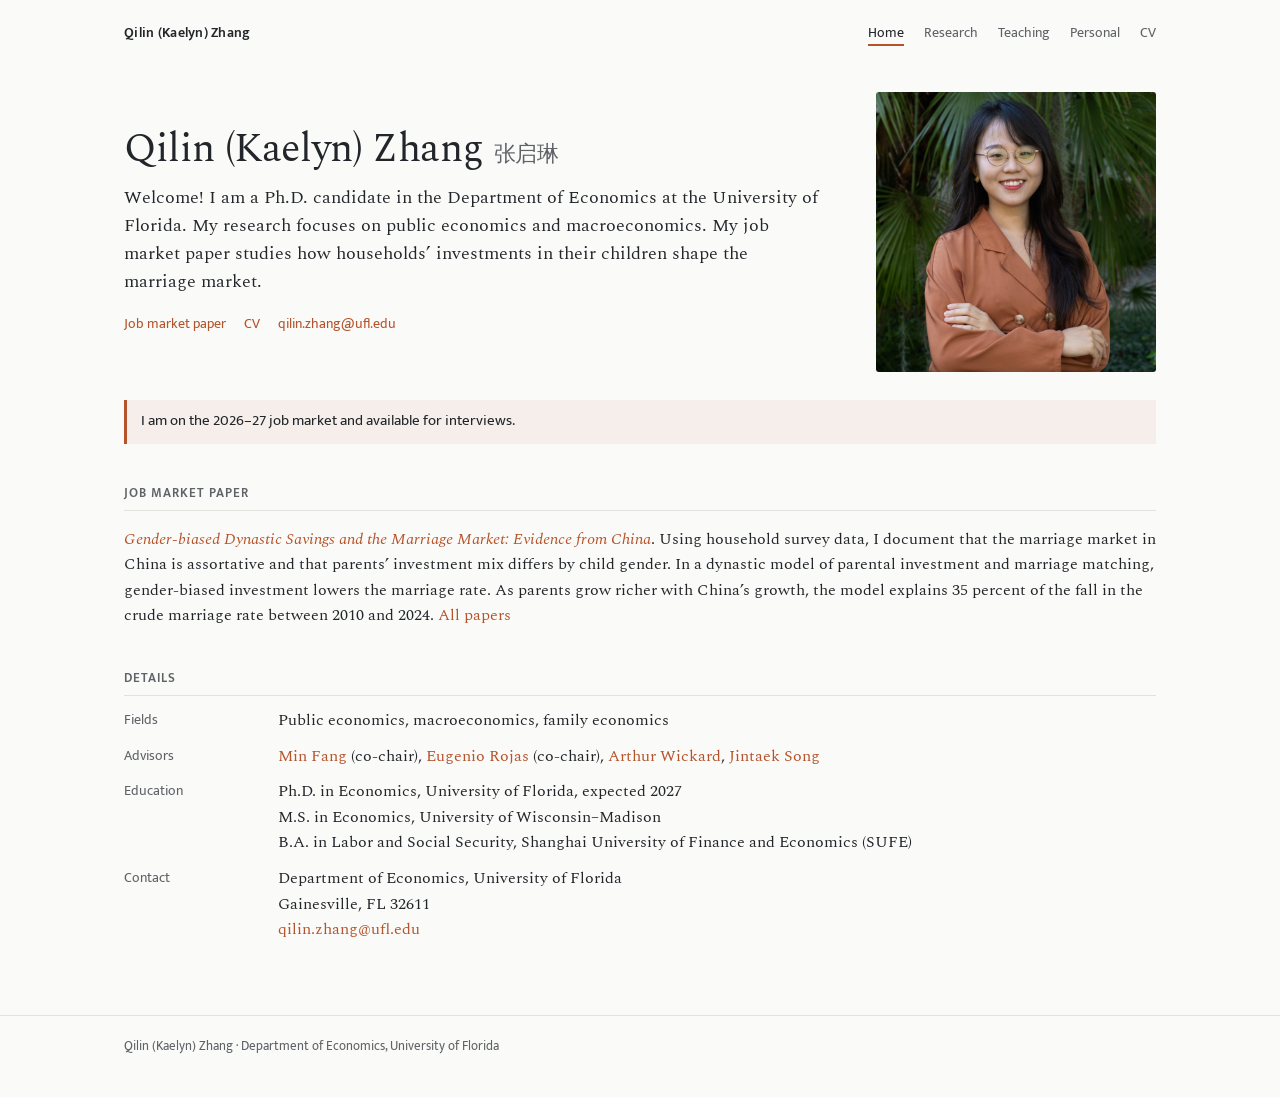
==== index.html @ 5224e933 "Add research and teaching statement links Co-Authored-By: Claude Opus 5.5 <noreply@anthropic.com>" ====
<!doctype html>
<html lang="en">
<head>
  <meta charset="utf-8">
  <meta name="viewport" content="width=device-width, initial-scale=1">
  <title>Qilin (Kaelyn) Zhang</title>
  <meta name="description" content="Qilin (Kaelyn) Zhang, Ph.D. candidate in economics at the University of Florida. Public economics, macroeconomics, family economics.">
  <link rel="icon" href="favicon.ico">
  <link rel="preconnect" href="https://fonts.googleapis.com">
  <link rel="stylesheet" href="https://fonts.googleapis.com/css2?family=Mukta:wght@400;600&family=Spectral:ital,wght@0,400;0,500;1,400&display=swap">
  <link rel="stylesheet" href="style.css?v=13">
</head>
<body>

<header class="site">
  <div class="wrap">
    <span class="brand">Qilin (Kaelyn) Zhang</span>
    <nav>
      <ul>
        <li><a href="index.html" aria-current="page">Home</a></li>
        <li><a href="research.html">Research</a></li>
        <li><a href="teaching.html">Teaching</a></li>
        <li><a href="personal.html">Personal</a></li>
        <li><a href="https://drive.google.com/file/d/15DHcgCW4bv9cdl9BmprkRlydYNF0Cc--/view?usp=sharing">CV</a></li>
      </ul>
    </nav>
  </div>
</header>

<main>
  <div class="wrap">

    <section class="hero">
      <div>
        <h1>Qilin (Kaelyn) Zhang <span class="cjk">张启琳</span></h1>
        <p class="lede">
          Welcome! I am a Ph.D. candidate in the Department of Economics at
          the University of Florida. My research focuses on public economics
          and macroeconomics. My job market paper studies how households’
          investments in their children shape the marriage market.
        </p>
        <div class="links">
          <a href="research.html#jmp">Job market paper</a>
          <a href="https://drive.google.com/file/d/15DHcgCW4bv9cdl9BmprkRlydYNF0Cc--/view?usp=sharing">CV</a>
          <a href="mailto:qilin.zhang@ufl.edu">qilin.zhang@ufl.edu</a>
        </div>
      </div>
      <img src="images/portrait.jpg" alt="Photo of Qilin Zhang">
    </section>

    <p class="market">I am on the 2026–27 job market and available for interviews.</p>

    <h2>Job market paper</h2>
    <p>
      <a href="research.html#jmp"><em>Gender-biased Dynastic Savings and the Marriage Market: Evidence from China</em></a>.
      Using household survey data, I document that the marriage market in
      China is assortative and that parents’ investment mix differs by child
      gender. In a dynastic model of parental investment and marriage
      matching, gender-biased investment lowers the marriage rate. As parents
      grow richer with China’s growth, the model explains 35 percent of the
      fall in the crude marriage rate between 2010 and 2024.
      <a href="research.html">All papers</a>
    </p>

    <h2>Details</h2>
    <dl class="facts">
      <dt>Fields</dt>
      <dd>Public economics, macroeconomics, family economics</dd>
      <dt>Advisors</dt>
      <dd>
        <a href="https://www.minfang.info/">Min Fang</a> (co-chair),
        <a href="https://sites.google.com/site/erojasba1/">Eugenio Rojas</a> (co-chair),
        <a href="https://sites.google.com/view/arthurwickard/">Arthur Wickard</a>,
        <a href="https://sites.google.com/view/songjintaek/home">Jintaek Song</a>
      </dd>
      <dt>Education</dt>
      <dd>
        Ph.D. in Economics, University of Florida, expected 2027<br>
        M.S. in Economics, University of Wisconsin–Madison<br>
        B.A. in Labor and Social Security, Shanghai University of Finance and Economics (SUFE)
      </dd>
      <dt>Contact</dt>
      <dd>
        Department of Economics, University of Florida<br>
        Gainesville, FL 32611<br>
        <a href="mailto:qilin.zhang@ufl.edu">qilin.zhang@ufl.edu</a>
      </dd>
    </dl>

  </div>
</main>

<footer>
  <div class="wrap">Qilin (Kaelyn) Zhang · Department of Economics, University of Florida</div>
</footer>

</body>
</html>
---- style.css ----
:root {
  --bg: #fafaf8;
  --text: #22252a;
  --muted: #5f6368;
  --rule: #e4e2dc;
  --accent: #b5532a;   /* rust, matches the portrait */
  --accent-2: #0021a5; /* UF blue */
  --serif: "Spectral", Georgia, "Times New Roman", serif;
  --sans: "Mukta", -apple-system, "Segoe UI", Helvetica, Arial, sans-serif;
}
@media (prefers-color-scheme: dark) {
  :root {
    --bg: #17181a;
    --text: #e6e4df;
    --muted: #a3a29d;
    --rule: #2e2f32;
    --accent: #e08a5f;
    --accent-2: #8fa6ff;
  }
}

* { box-sizing: border-box; }
html { -webkit-text-size-adjust: 100%; }
body {
  margin: 0;
  background: var(--bg);
  color: var(--text);
  font-family: var(--serif);
  font-size: 19px;
  line-height: 1.65;
}
.wrap { max-width: 1160px; margin: 0 auto; padding: 0 5vw; }

a { color: var(--accent); text-decoration: none; border-bottom: 1px solid transparent; }
a:hover { border-bottom-color: currentColor; }

/* header */
header.site { padding: 22px 0 0; }
header.site .wrap { display: flex; justify-content: space-between; align-items: baseline; gap: 16px; }
.brand { font-family: var(--sans); font-weight: 600; font-size: 15px; color: var(--text); letter-spacing: .02em; }
nav ul { list-style: none; margin: 0; padding: 0; display: flex; flex-wrap: wrap; gap: 6px 20px; font-family: var(--sans); font-size: 15px; }
nav a { color: var(--muted); }
nav a[aria-current="page"] { color: var(--text); border-bottom: 2px solid var(--accent); }

main { padding: 64px 0 40px; }

/* hero */
.hero { display: grid; grid-template-columns: 1fr 340px; gap: 64px; align-items: center; }
.hero img { width: 100%; border-radius: 3px; display: block; }
h1 { font-weight: 400; font-size: 60px; line-height: 1.1; margin: 0 0 16px; letter-spacing: -.01em; }
.lede { font-size: 22px; margin: 0 0 14px; }
.sub { font-family: var(--sans); font-size: 15px; color: var(--muted); margin: 0; }
.links { font-family: var(--sans); font-size: 15px; margin-top: 18px; display: flex; flex-wrap: wrap; gap: 6px 18px; }

h2 {
  font-family: var(--sans); font-weight: 600; font-size: 14px;
  text-transform: uppercase; letter-spacing: .08em; color: var(--muted);
  margin: 52px 0 14px; padding-bottom: 6px; border-bottom: 1px solid var(--rule);
}
h3 { font-weight: 500; font-size: 21px; line-height: 1.35; margin: 0 0 4px; }

/* key-value facts */
dl.facts { display: grid; grid-template-columns: 130px 1fr; gap: 10px 24px; margin: 0; }
dl.facts dt { font-family: var(--sans); font-size: 15px; color: var(--muted); padding-top: 2px; }
dl.facts dd { margin: 0; }

/* papers */
.paper { margin: 0 0 40px; }
.paper .meta { font-family: var(--sans); font-size: 15px; color: var(--muted); margin: 0 0 10px; }
.paper p { margin: 0 0 12px; }
figure { margin: 18px 0 8px; }
figure img { width: 100%; display: block; border: 1px solid var(--rule); border-radius: 3px; background: #fff; }
figcaption { font-family: var(--sans); font-size: 14px; color: var(--muted); margin-top: 6px; }

/* teaching list */
ul.list { list-style: none; padding: 0; margin: 0; }
ul.list li { display: flex; justify-content: space-between; gap: 16px; padding: 10px 0; border-bottom: 1px solid var(--rule); }
ul.list .when { font-family: var(--sans); font-size: 15px; color: var(--muted); white-space: nowrap; }
ul.list .level { color: var(--muted); }

footer { border-top: 1px solid var(--rule); margin-top: 40px; padding: 20px 0 40px; font-family: var(--sans); font-size: 14px; color: var(--muted); }

@media (max-width: 640px) {
  body { font-size: 17px; }
  .hero { grid-template-columns: 1fr; gap: 24px; }
  .hero img { max-width: 220px; order: -1; }
  h1 { font-size: 40px; }
  dl.facts { grid-template-columns: 1fr; gap: 2px; }
  dl.facts dd { margin-bottom: 12px; }
  ul.list li { flex-direction: column; gap: 0; }
  nav ul { gap: 14px; }
  .brand { display: none; }
}

.cjk { font-family: "PingFang SC", "Noto Serif SC", "Songti SC", serif; font-size: .55em; color: var(--muted); white-space: nowrap; }
.market { font-family: var(--sans); font-size: 16px; margin: 28px 0 0; padding: 10px 14px; border-left: 3px solid var(--accent); background: color-mix(in srgb, var(--accent) 7%, transparent); }
.level { color: var(--muted); font-weight: 400; }

/* personal gallery */
.gallery { display: grid; grid-template-columns: repeat(2, 1fr); gap: 20px; margin-top: 24px; }
.gallery figure { margin: 0; }
.gallery img { aspect-ratio: 1 / 1; object-fit: cover; }
.gallery figcaption { text-align: center; font-size: 15px; }

/* keep long-form text at a readable line length inside the wider page */
main p, .paper, ul.list, dl.facts { max-width: none; }
.hero p.lede { max-width: none; }
figure { max-width: 900px; }
@media (max-width: 900px) {
  .hero { grid-template-columns: 1fr 240px; gap: 36px; }
  h1 { font-size: 44px; }
}
@media (max-width: 640px) {
  .wrap { padding: 0 16px; }
  .hero { grid-template-columns: 1fr; gap: 24px; }
  h1 { font-size: 38px; }
}
.market { max-width: none; }
.gallery { grid-template-columns: repeat(4, 1fr); }
@media (max-width: 900px) { .gallery { grid-template-columns: repeat(2, 1fr); } }

/* research: text on the left two-thirds, figure on the right third */
.paper.with-fig { display: grid; grid-template-columns: minmax(0, 1fr) minmax(220px, 340px); column-gap: 48px; align-items: start; align-content: start; }
.paper.with-fig > :not(figure) { grid-column: 1; }
.paper.with-fig > figure { grid-column: 2; grid-row: 1 / span 6; margin: 4px 0 0; max-width: none; }
@media (max-width: 760px) {
  .paper.with-fig { display: block; }
  .paper.with-fig > figure { margin: 18px 0 8px; }
}

/* collapsible abstracts */
details.abstract { margin: 4px 0 0; }
details.abstract summary {
  cursor: pointer; list-style: none; display: inline-flex; align-items: center; gap: 6px;
  font-family: var(--sans); font-size: 15px; color: var(--accent);
}
details.abstract summary::-webkit-details-marker { display: none; }
details.abstract summary::before { content: "▸"; font-size: 12px; transition: transform .15s; }
details.abstract[open] summary::before { transform: rotate(90deg); }
details.abstract[open] summary { margin-bottom: 10px; }
details.abstract p { margin: 0 0 12px; }
.with-fig { display: grid; grid-template-columns: minmax(0, 1fr) minmax(220px, 340px); column-gap: 48px; align-items: start; }
.with-fig > figure { margin: 4px 0 0; max-width: none; }
@media (max-width: 760px) { .with-fig { display: block; } }
.hero img { aspect-ratio: 1 / 1; object-fit: cover; }

/* paper tags: data/method (outline) and software (filled) */
.tags { display: flex; flex-wrap: wrap; gap: 6px; margin: 6px 0 12px; }
.tag {
  font-family: var(--sans); font-size: 13px; line-height: 1; letter-spacing: .02em;
  padding: 5px 9px 4px; border-radius: 999px;
  border: 1px solid color-mix(in srgb, var(--accent) 45%, transparent);
  color: var(--accent);
}
.tag.tool { border-color: transparent; background: color-mix(in srgb, var(--accent-2) 10%, transparent); color: var(--accent-2); }

/* ---- smaller type scale (closer to a compact academic site) ---- */
body { font-size: 16px; line-height: 1.6; }
h1 { font-size: 40px; margin-bottom: 12px; }
.lede { font-size: 17.5px; }
h2 { font-size: 12.5px; margin: 40px 0 12px; }
h3 { font-size: 17.5px; }
.brand, nav ul { font-size: 14px; }
.links, .sub, dl.facts dt, .paper .meta, ul.list .when, details.abstract summary { font-size: 13.5px; }
.market { font-size: 14.5px; }
figcaption, footer, .gallery figcaption { font-size: 13px; }
.tag { font-size: 12px; padding: 4px 8px 3px; }
.paper { margin-bottom: 30px; }
main { padding: 48px 0 32px; }
.hero { grid-template-columns: 1fr 280px; gap: 56px; }
@media (max-width: 900px) {
  h1 { font-size: 34px; }
  .hero { grid-template-columns: 1fr 220px; gap: 32px; }
}
@media (max-width: 640px) {
  body { font-size: 15.5px; }
  h1 { font-size: 30px; }
  .hero { grid-template-columns: 1fr; gap: 20px; }
  .hero img { max-width: 200px; }
}

/* work in progress: compact rows like research experience */
ul.list.wip li { align-items: baseline; }
ul.list.wip .tags { margin: 0; justify-content: flex-end; flex-shrink: 0; }
@media (max-width: 640px) { ul.list.wip .tags { justify-content: flex-start; margin-top: 4px; } }

/* statement link under page titles */
h1 + .links { margin-top: 0; }
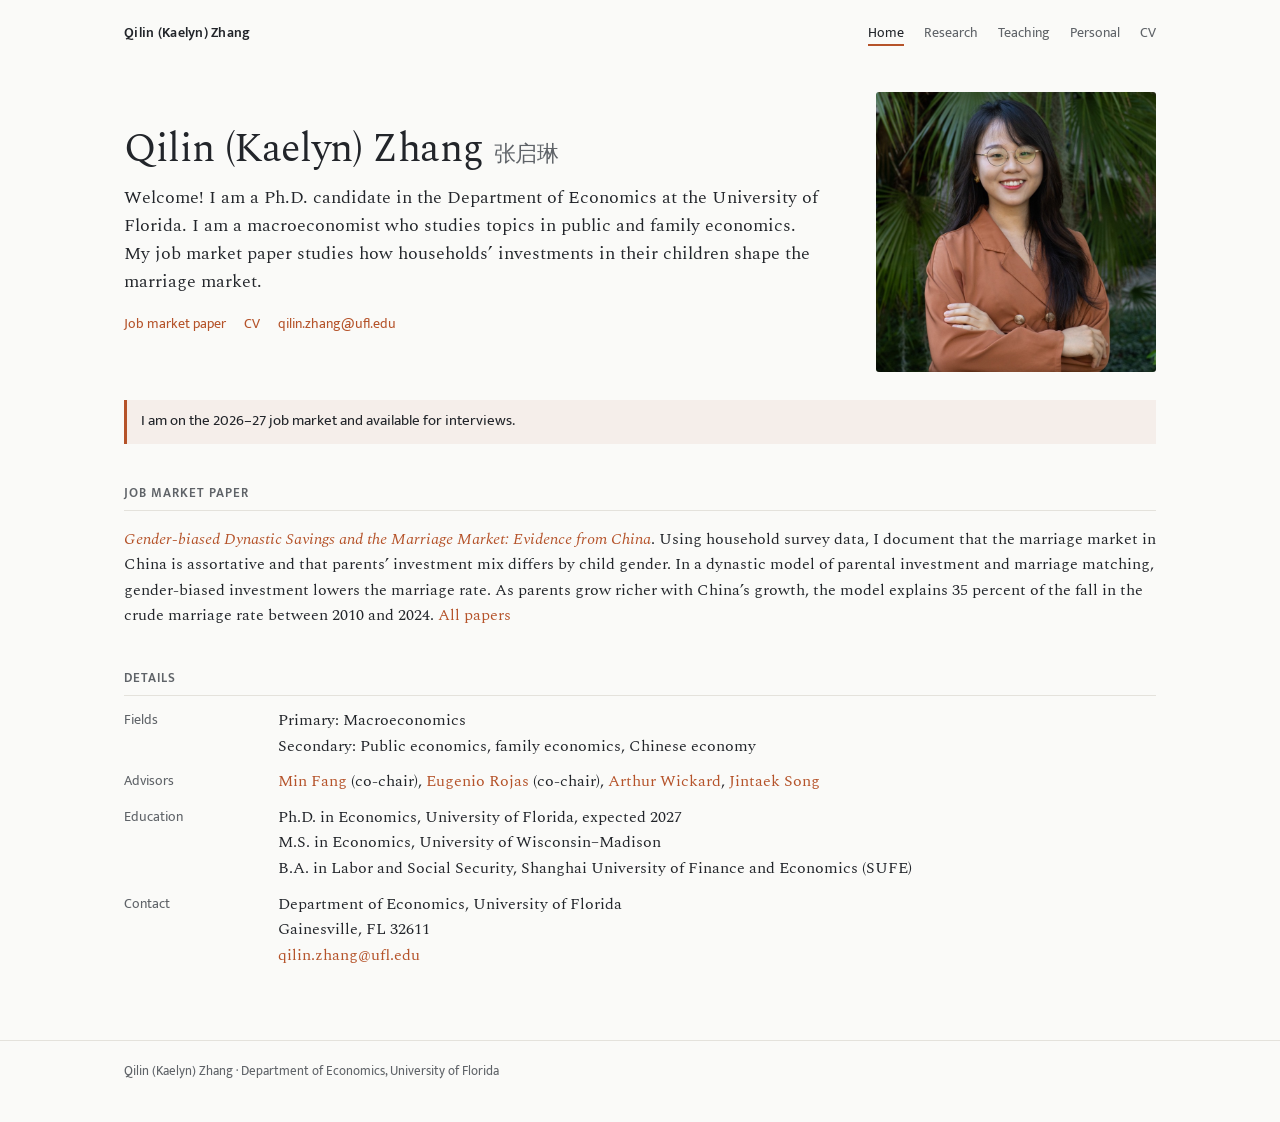
==== commit 06378425: "No" ====
--- a/index.html
+++ b/index.html
@@ -4,7 +4,7 @@
   <meta charset="utf-8">
   <meta name="viewport" content="width=device-width, initial-scale=1">
   <title>Qilin (Kaelyn) Zhang</title>
-  <meta name="description" content="Qilin (Kaelyn) Zhang, Ph.D. candidate in economics at the University of Florida. Public economics, macroeconomics, family economics.">
+  <meta name="description" content="Qilin (Kaelyn) Zhang, Ph.D. candidate in economics at the University of Florida. Macroeconomics; public economics, family economics.">
   <link rel="icon" href="favicon.ico">
   <link rel="preconnect" href="https://fonts.googleapis.com">
   <link rel="stylesheet" href="https://fonts.googleapis.com/css2?family=Mukta:wght@400;600&family=Spectral:ital,wght@0,400;0,500;1,400&display=swap">
@@ -21,7 +21,7 @@
         <li><a href="research.html">Research</a></li>
         <li><a href="teaching.html">Teaching</a></li>
         <li><a href="personal.html">Personal</a></li>
-        <li><a href="https://drive.google.com/file/d/15DHcgCW4bv9cdl9BmprkRlydYNF0Cc--/view?usp=sharing">CV</a></li>
+        <li><a href="files/CV.pdf">CV</a></li>
       </ul>
     </nav>
   </div>
@@ -35,13 +35,13 @@
         <h1>Qilin (Kaelyn) Zhang <span class="cjk">张启琳</span></h1>
         <p class="lede">
           Welcome! I am a Ph.D. candidate in the Department of Economics at
-          the University of Florida. My research focuses on public economics
-          and macroeconomics. My job market paper studies how households’
+          the University of Florida. I am a macroeconomist who studies topics
+          in public and family economics. My job market paper studies how households’
           investments in their children shape the marriage market.
         </p>
         <div class="links">
           <a href="research.html#jmp">Job market paper</a>
-          <a href="https://drive.google.com/file/d/15DHcgCW4bv9cdl9BmprkRlydYNF0Cc--/view?usp=sharing">CV</a>
+          <a href="files/CV.pdf">CV</a>
           <a href="mailto:qilin.zhang@ufl.edu">qilin.zhang@ufl.edu</a>
         </div>
       </div>
@@ -65,7 +65,7 @@
     <h2>Details</h2>
     <dl class="facts">
       <dt>Fields</dt>
-      <dd>Public economics, macroeconomics, family economics</dd>
+      <dd>Primary: Macroeconomics<br>Secondary: Public economics, family economics, Chinese economy</dd>
       <dt>Advisors</dt>
       <dd>
         <a href="https://www.minfang.info/">Min Fang</a> (co-chair),
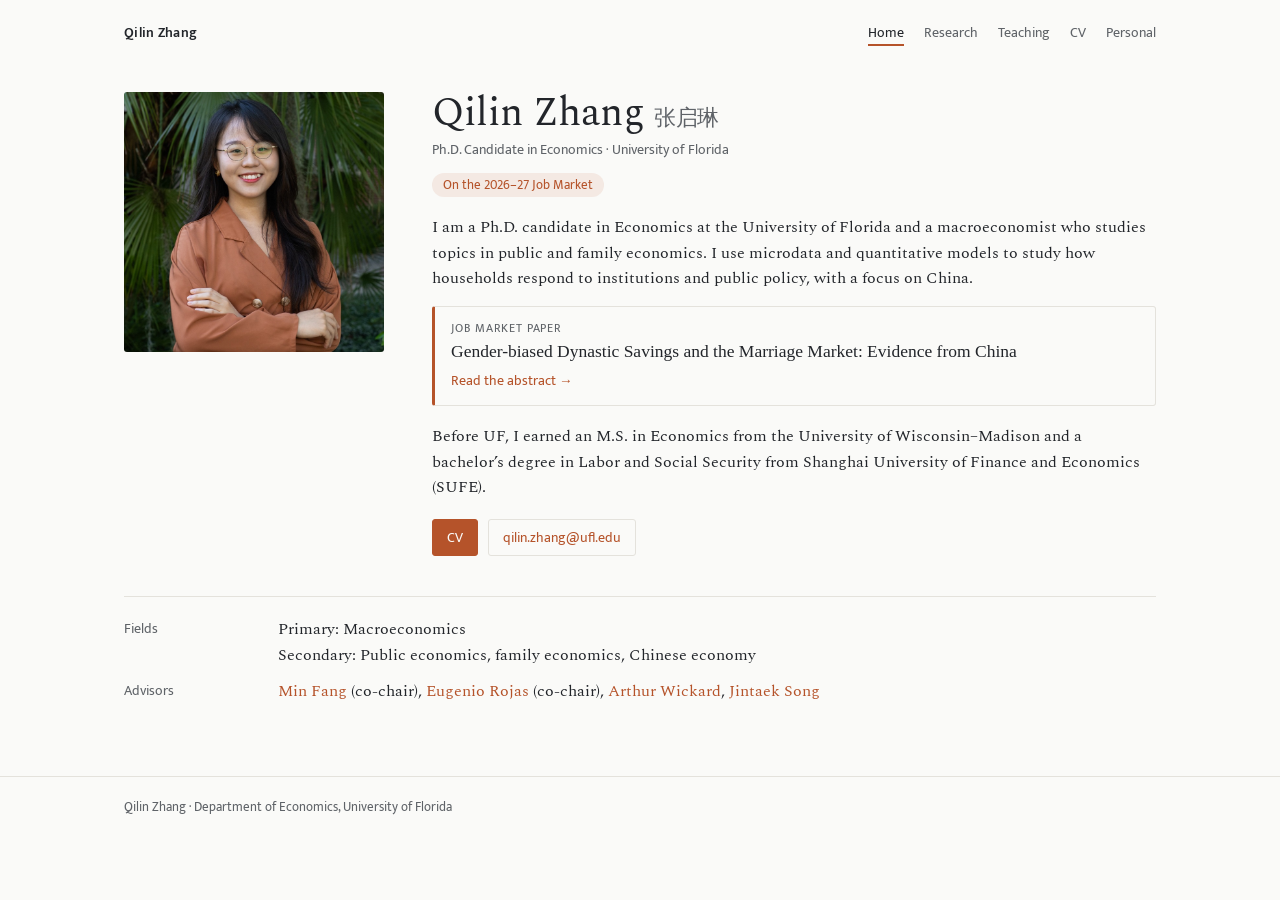
==== commit 4719d786: "Redesign homepage, drop Kaelyn from name, move CV link after Teaching Co-Authored-By: Claude Opus 5." ====
--- a/index.html
+++ b/index.html
@@ -3,25 +3,25 @@
 <head>
   <meta charset="utf-8">
   <meta name="viewport" content="width=device-width, initial-scale=1">
-  <title>Qilin (Kaelyn) Zhang</title>
-  <meta name="description" content="Qilin (Kaelyn) Zhang, Ph.D. candidate in economics at the University of Florida. Macroeconomics; public economics, family economics.">
+  <title>Qilin Zhang</title>
+  <meta name="description" content="Qilin Zhang, Ph.D. candidate in economics at the University of Florida. Macroeconomics; public economics, family economics.">
   <link rel="icon" href="favicon.ico">
   <link rel="preconnect" href="https://fonts.googleapis.com">
   <link rel="stylesheet" href="https://fonts.googleapis.com/css2?family=Mukta:wght@400;600&family=Spectral:ital,wght@0,400;0,500;1,400&display=swap">
-  <link rel="stylesheet" href="style.css?v=13">
+  <link rel="stylesheet" href="style.css?v=14">
 </head>
 <body>
 
 <header class="site">
   <div class="wrap">
-    <span class="brand">Qilin (Kaelyn) Zhang</span>
+    <span class="brand">Qilin Zhang</span>
     <nav>
       <ul>
         <li><a href="index.html" aria-current="page">Home</a></li>
         <li><a href="research.html">Research</a></li>
         <li><a href="teaching.html">Teaching</a></li>
+        <li><a href="files/CV.pdf" target="_blank" rel="noopener">CV</a></li>
         <li><a href="personal.html">Personal</a></li>
-        <li><a href="files/CV.pdf">CV</a></li>
       </ul>
     </nav>
   </div>
@@ -30,40 +30,36 @@
 <main>
   <div class="wrap">
 
-    <section class="hero">
+    <section class="hero home">
+      <img src="images/portrait.jpg" alt="Photo of Qilin Zhang">
       <div>
-        <h1>Qilin (Kaelyn) Zhang <span class="cjk">张启琳</span></h1>
-        <p class="lede">
-          Welcome! I am a Ph.D. candidate in the Department of Economics at
-          the University of Florida. I am a macroeconomist who studies topics
-          in public and family economics. My job market paper studies how households’
-          investments in their children shape the marriage market.
+        <h1>Qilin Zhang <span class="cjk">张启琳</span></h1>
+        <p class="sub">Ph.D. Candidate in Economics · University of Florida</p>
+        <p class="badge">On the 2026–27 Job Market</p>
+        <p>
+          I am a Ph.D. candidate in Economics at the University of Florida and
+          a macroeconomist who studies topics in public and family economics.
+          I use microdata and quantitative models to study how households
+          respond to institutions and public policy, with a focus on China.
         </p>
-        <div class="links">
-          <a href="research.html#jmp">Job market paper</a>
-          <a href="files/CV.pdf">CV</a>
-          <a href="mailto:qilin.zhang@ufl.edu">qilin.zhang@ufl.edu</a>
+        <a class="jmp-card" href="research.html#jmp">
+          <span class="jmp-label">Job market paper</span>
+          <span class="jmp-title">Gender-biased Dynastic Savings and the Marriage Market: Evidence from China</span>
+          <span class="jmp-more">Read the abstract →</span>
+        </a>
+        <p>
+          Before UF, I earned an M.S. in Economics from the University of
+          Wisconsin–Madison and a bachelor’s degree in Labor and Social
+          Security from Shanghai University of Finance and Economics (SUFE).
+        </p>
+        <div class="btns">
+          <a class="btn primary" href="files/CV.pdf" target="_blank" rel="noopener">CV</a>
+          <a class="btn" href="mailto:qilin.zhang@ufl.edu">qilin.zhang@ufl.edu</a>
         </div>
       </div>
-      <img src="images/portrait.jpg" alt="Photo of Qilin Zhang">
     </section>
 
-    <p class="market">I am on the 2026–27 job market and available for interviews.</p>
-
-    <h2>Job market paper</h2>
-    <p>
-      <a href="research.html#jmp"><em>Gender-biased Dynastic Savings and the Marriage Market: Evidence from China</em></a>.
-      Using household survey data, I document that the marriage market in
-      China is assortative and that parents’ investment mix differs by child
-      gender. In a dynastic model of parental investment and marriage
-      matching, gender-biased investment lowers the marriage rate. As parents
-      grow richer with China’s growth, the model explains 35 percent of the
-      fall in the crude marriage rate between 2010 and 2024.
-      <a href="research.html">All papers</a>
-    </p>
-
-    <h2>Details</h2>
-    <dl class="facts">
+    <dl class="facts home-facts">
       <dt>Fields</dt>
       <dd>Primary: Macroeconomics<br>Secondary: Public economics, family economics, Chinese economy</dd>
       <dt>Advisors</dt>
@@ -73,25 +69,13 @@
         <a href="https://sites.google.com/view/arthurwickard/">Arthur Wickard</a>,
         <a href="https://sites.google.com/view/songjintaek/home">Jintaek Song</a>
       </dd>
-      <dt>Education</dt>
-      <dd>
-        Ph.D. in Economics, University of Florida, expected 2027<br>
-        M.S. in Economics, University of Wisconsin–Madison<br>
-        B.A. in Labor and Social Security, Shanghai University of Finance and Economics (SUFE)
-      </dd>
-      <dt>Contact</dt>
-      <dd>
-        Department of Economics, University of Florida<br>
-        Gainesville, FL 32611<br>
-        <a href="mailto:qilin.zhang@ufl.edu">qilin.zhang@ufl.edu</a>
-      </dd>
     </dl>
 
   </div>
 </main>
 
 <footer>
-  <div class="wrap">Qilin (Kaelyn) Zhang · Department of Economics, University of Florida</div>
+  <div class="wrap">Qilin Zhang · Department of Economics, University of Florida</div>
 </footer>
 
 </body>
--- a/style.css
+++ b/style.css
@@ -186,3 +186,33 @@
 
 /* statement link under page titles */
 h1 + .links { margin-top: 0; }
+
+/* ---- home page: photo left, short bio, JMP card, buttons ---- */
+.hero.home { grid-template-columns: 260px minmax(0, 1fr); gap: 48px; align-items: start; }
+.hero.home h1 { margin-bottom: 4px; }
+.hero.home p { margin: 0 0 14px; }
+.hero.home .sub { margin-bottom: 10px; }
+.badge {
+  display: inline-block; font-family: var(--sans); font-size: 13px; line-height: 1;
+  padding: 6px 11px 5px; border-radius: 999px; margin: 0 0 18px !important;
+  color: var(--accent); background: color-mix(in srgb, var(--accent) 10%, transparent);
+}
+a.jmp-card {
+  display: block; margin: 4px 0 18px; padding: 12px 16px;
+  border: 1px solid var(--rule); border-left: 3px solid var(--accent); border-radius: 3px;
+  color: var(--text);
+}
+a.jmp-card:hover { border-bottom-color: var(--rule); background: color-mix(in srgb, var(--accent) 5%, transparent); }
+.jmp-label { display: block; font-family: var(--sans); font-size: 12px; text-transform: uppercase; letter-spacing: .08em; color: var(--muted); }
+.jmp-title { display: block; font-weight: 500; font-size: 17.5px; line-height: 1.35; margin: 2px 0 4px; }
+.jmp-more { font-family: var(--sans); font-size: 13.5px; color: var(--accent); }
+.btns { display: flex; flex-wrap: wrap; gap: 10px; margin-top: 18px; font-family: var(--sans); font-size: 14px; }
+.btn { padding: 7px 14px 6px; border: 1px solid var(--rule); border-radius: 3px; }
+.btn:hover { border-color: var(--accent); }
+.btn.primary { background: var(--accent); border-color: var(--accent); color: var(--bg); }
+dl.facts.home-facts { margin-top: 40px; padding-top: 20px; border-top: 1px solid var(--rule); }
+@media (max-width: 900px) { .hero.home { grid-template-columns: 200px minmax(0, 1fr); gap: 32px; } }
+@media (max-width: 640px) {
+  .hero.home { grid-template-columns: 1fr; gap: 20px; }
+  .hero.home img { max-width: 200px; order: 0; }
+}
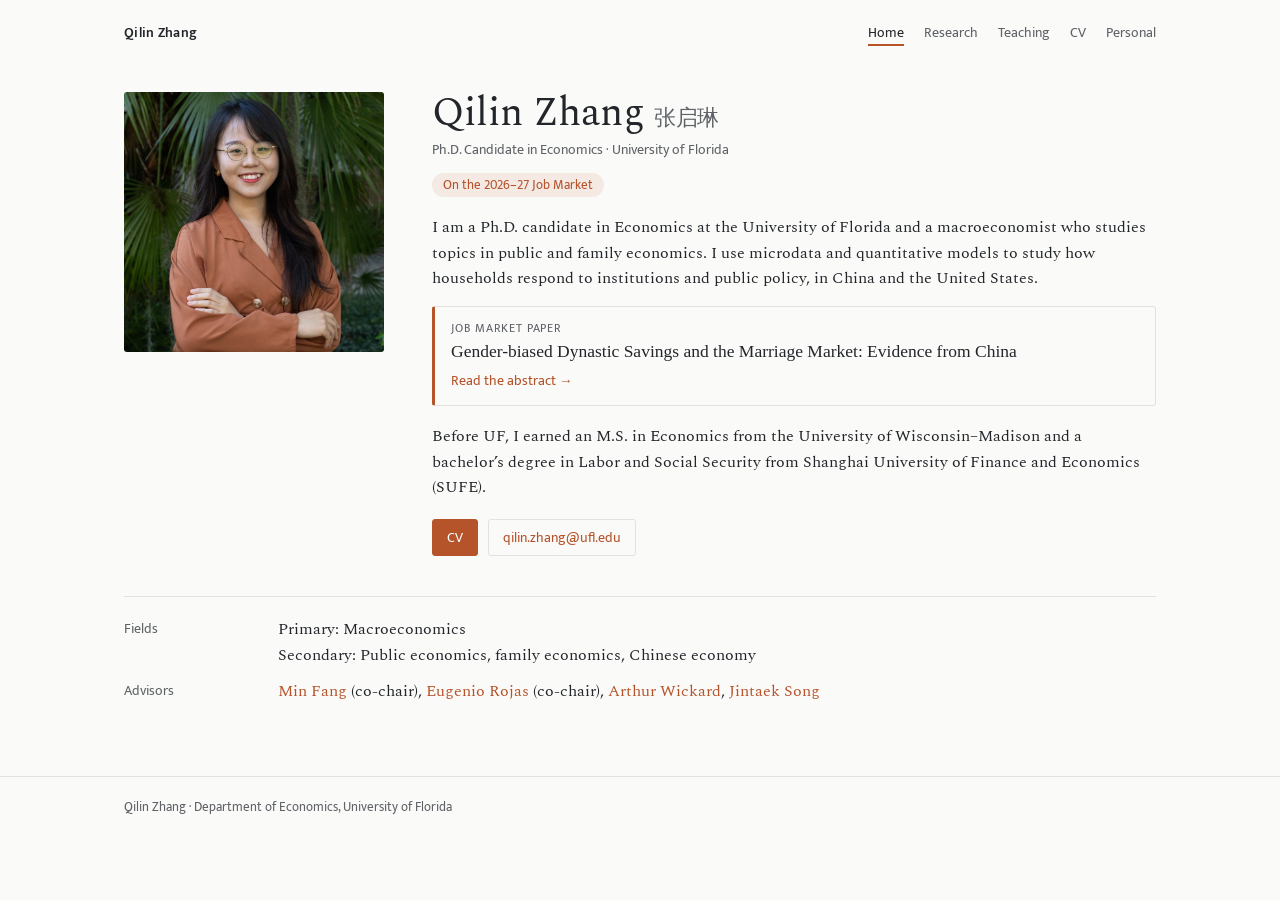
==== commit 41d56d6c: "Update the statements" ====
--- a/index.html
+++ b/index.html
@@ -40,7 +40,7 @@
           I am a Ph.D. candidate in Economics at the University of Florida and
           a macroeconomist who studies topics in public and family economics.
           I use microdata and quantitative models to study how households
-          respond to institutions and public policy, with a focus on China.
+          respond to institutions and public policy, in China and the United States.
         </p>
         <a class="jmp-card" href="research.html#jmp">
           <span class="jmp-label">Job market paper</span>
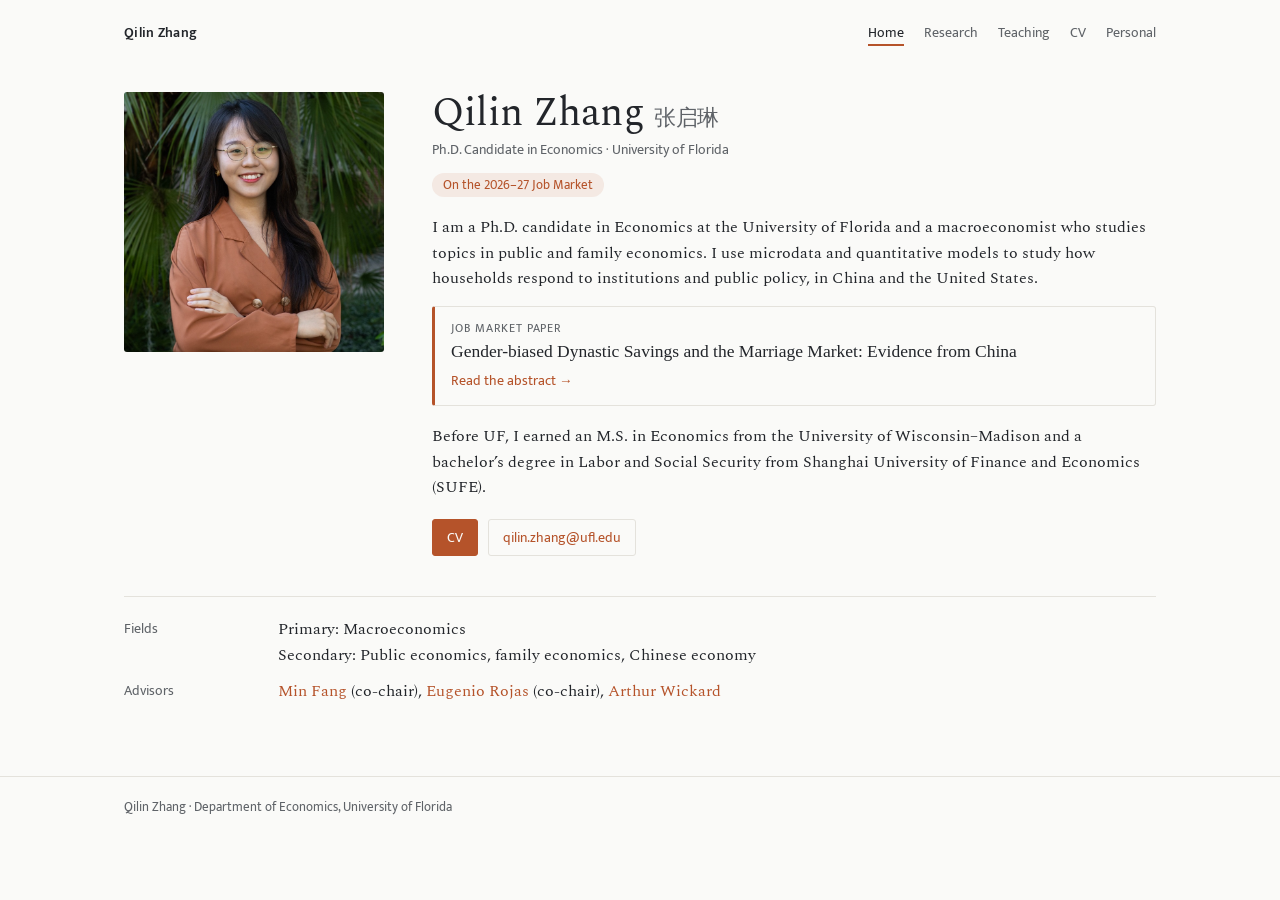
==== commit 41497a67: "Update the statements, CV and committee list Teaching statement: shorter research-university version" ====
--- a/index.html
+++ b/index.html
@@ -66,8 +66,7 @@
       <dd>
         <a href="https://www.minfang.info/">Min Fang</a> (co-chair),
         <a href="https://sites.google.com/site/erojasba1/">Eugenio Rojas</a> (co-chair),
-        <a href="https://sites.google.com/view/arthurwickard/">Arthur Wickard</a>,
-        <a href="https://sites.google.com/view/songjintaek/home">Jintaek Song</a>
+        <a href="https://sites.google.com/view/arthurwickard/">Arthur Wickard</a>
       </dd>
     </dl>
 
